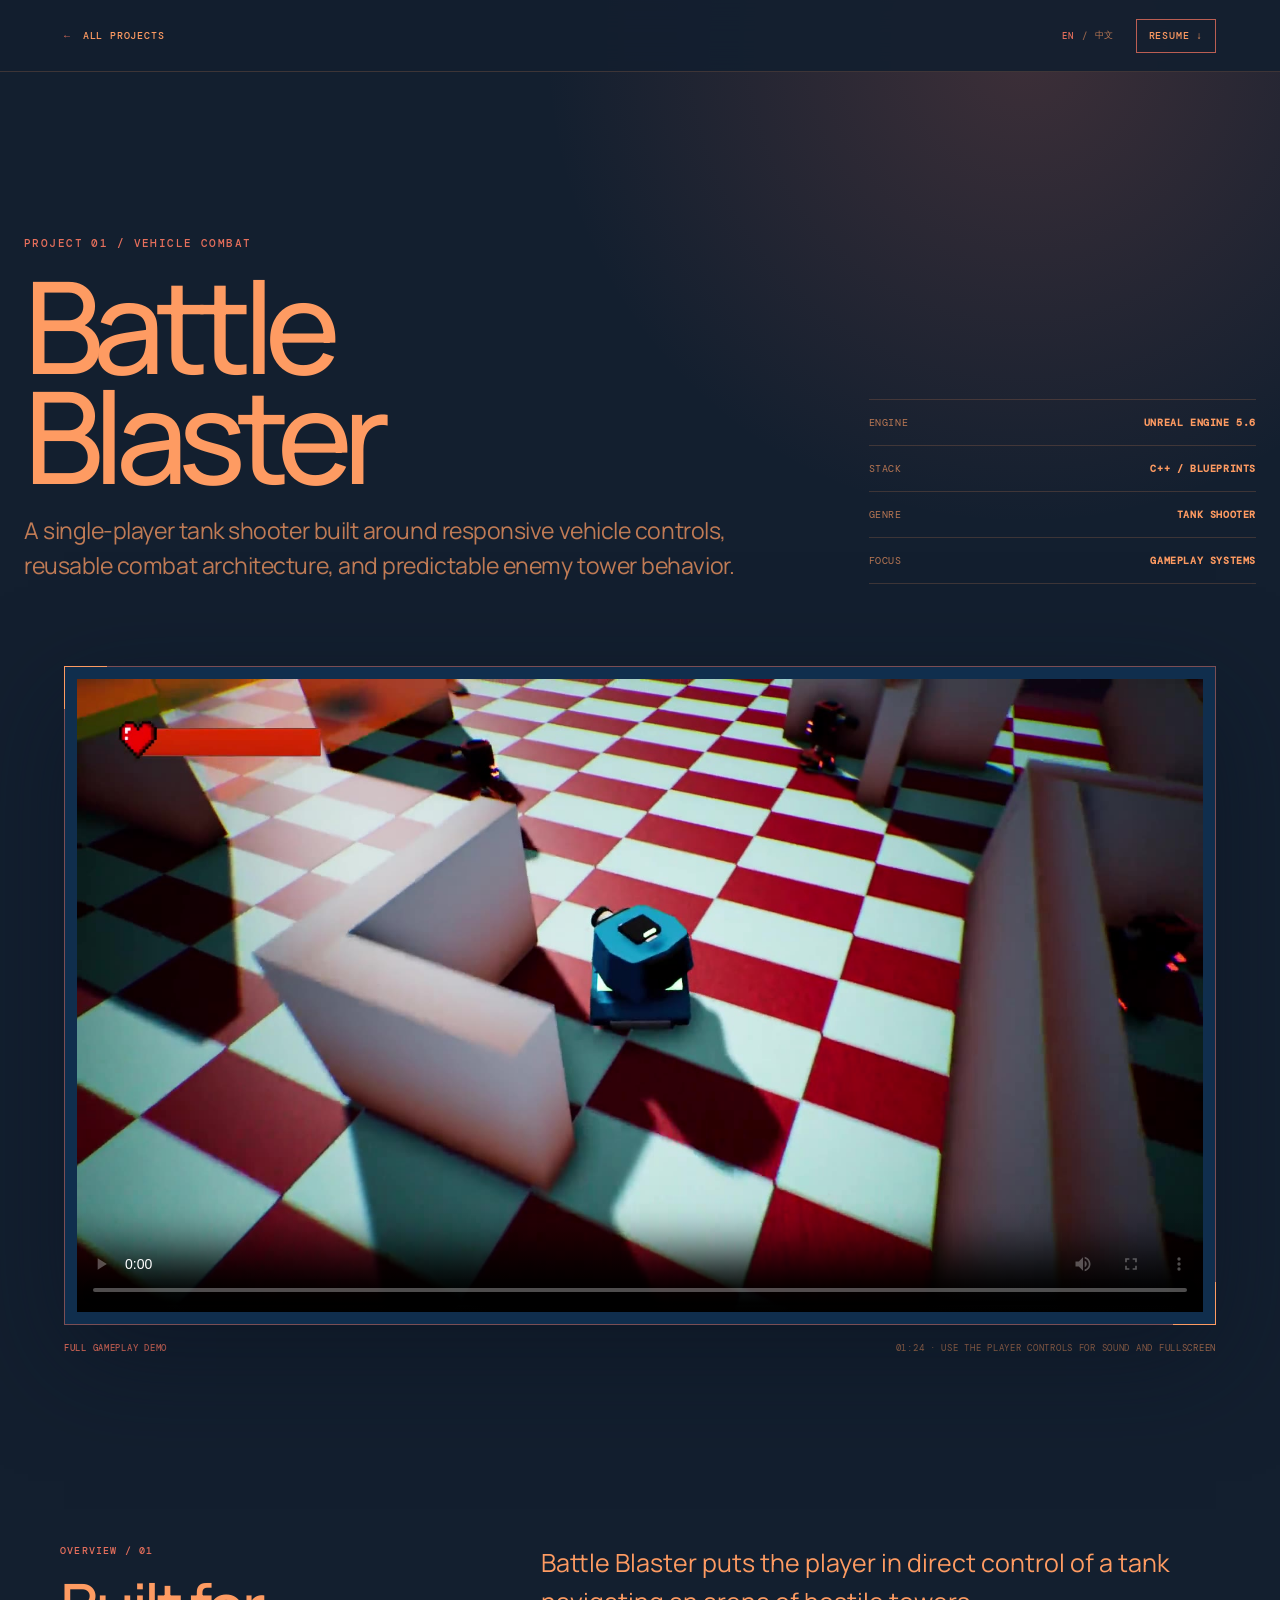
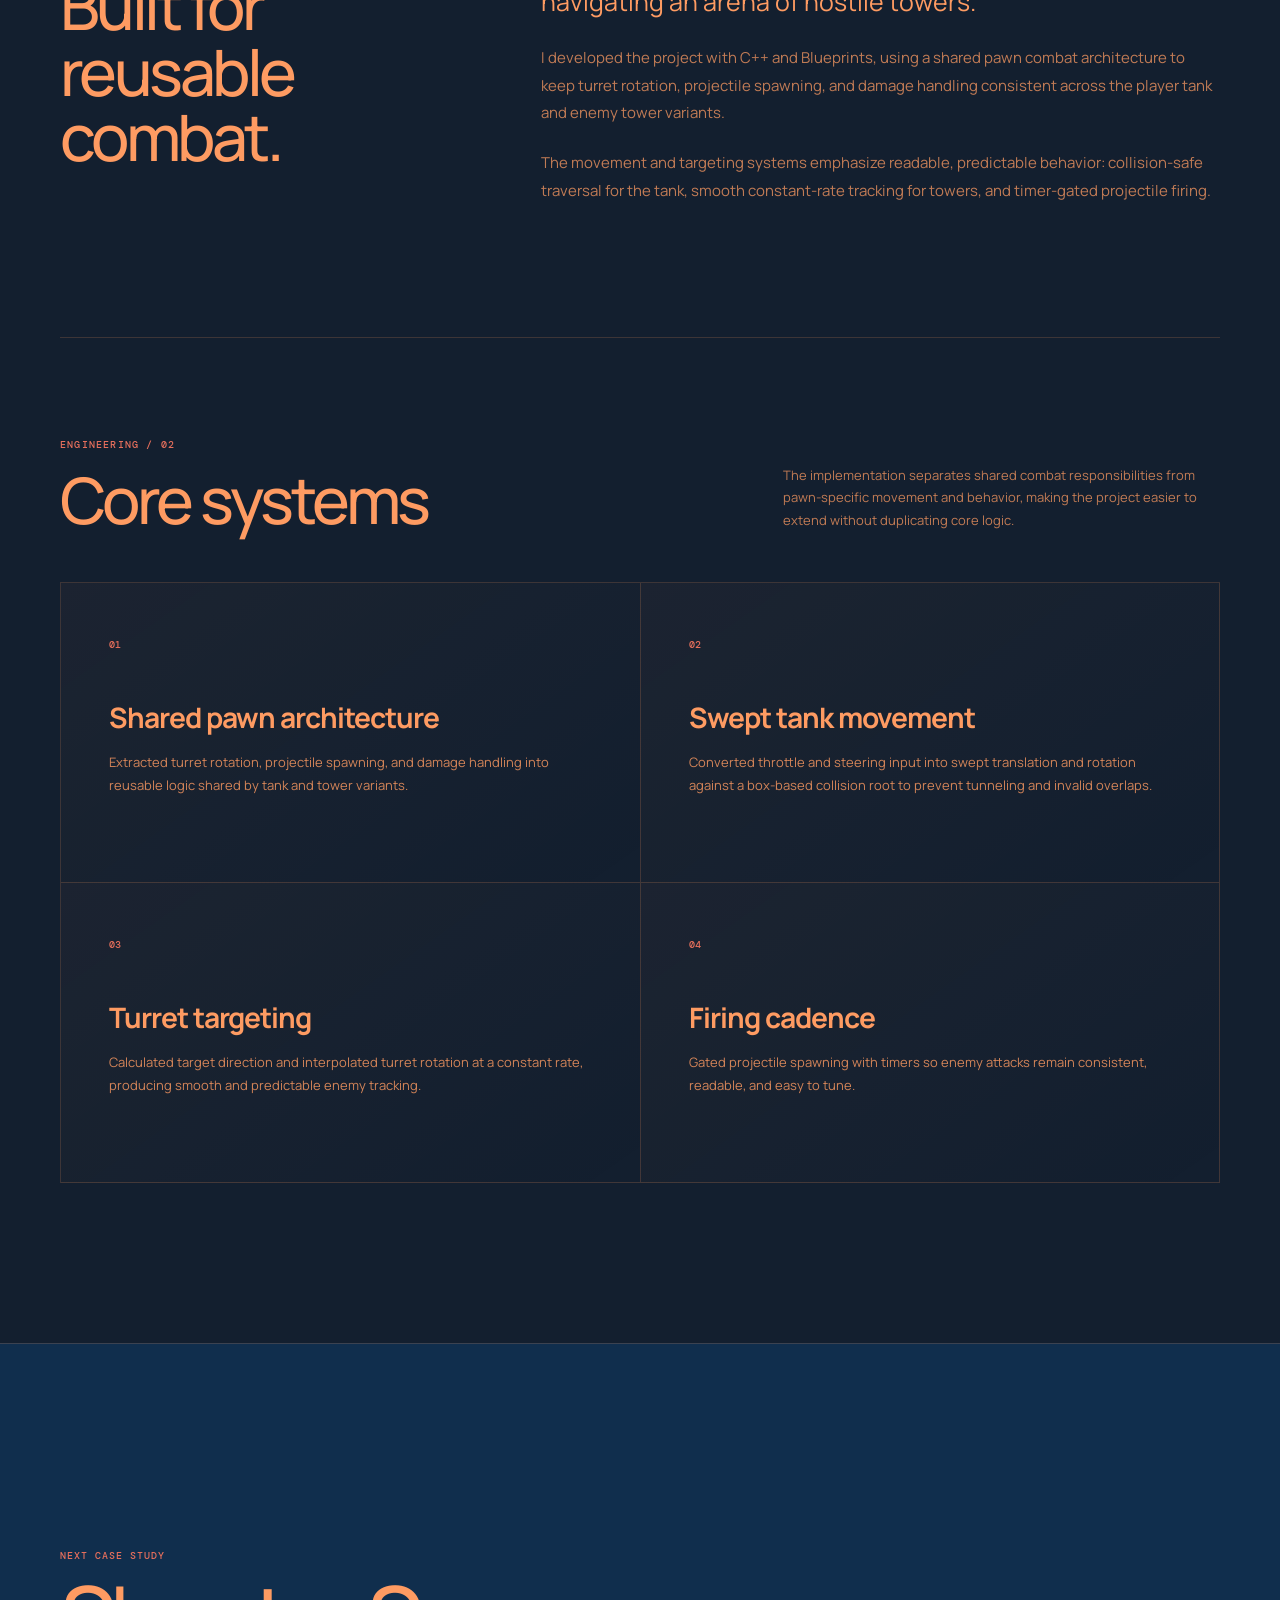
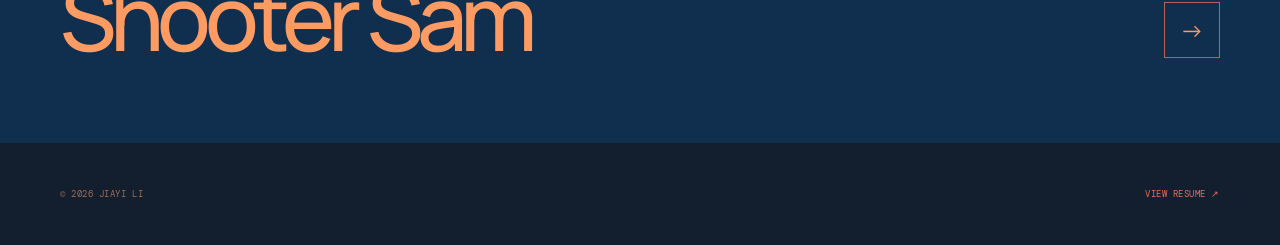
==== battle-blaster.html @ 105fa309 "new version" ====
<!DOCTYPE html>
<html lang="en">
<head>
  <meta charset="UTF-8">
  <meta name="viewport" content="width=device-width, initial-scale=1.0">
  <meta name="theme-color" content="#131F2F">
  <meta name="description" content="Battle Blaster — a single-player tank shooter built by Jiayi Li with C++, Blueprints, and Unreal Engine 5.6.">
  <title>Battle Blaster — Jiayi Li</title>
  <link rel="preconnect" href="https://fonts.googleapis.com">
  <link rel="preconnect" href="https://fonts.gstatic.com" crossorigin>
  <link href="https://fonts.googleapis.com/css2?family=DM+Mono:wght@400;500&family=Manrope:wght@400;500;600;700&display=swap" rel="stylesheet">
  <link rel="stylesheet" href="project.css">
  <link rel="icon" href="image_3815.jpg" type="image/jpeg">
</head>
<body>
  <header class="project-header">
    <a class="back-link" href="index.html#projects"><span aria-hidden="true">←</span> All projects</a>
    <div class="project-header-tools">
      <div class="language-switch" aria-label="Language">
        <button type="button" data-lang="en" aria-pressed="true">EN</button><span>/</span><button type="button" data-lang="zh" aria-pressed="false">中文</button>
      </div>
      <a class="project-resume" href="Jiayi-Li-Unreal-Engine-Resume.pdf" target="_blank" rel="noopener">Resume ↓</a>
    </div>
  </header>

  <main class="project-main">
    <section class="project-hero">
      <div class="project-hero-copy">
        <p class="project-kicker">Project 01 / Vehicle combat</p>
        <h1>Battle<br>Blaster</h1>
        <p>A single-player tank shooter built around responsive vehicle controls, reusable combat architecture, and predictable enemy tower behavior.</p>
      </div>
      <ul class="project-meta" aria-label="Project details">
        <li><span>Engine</span><strong>Unreal Engine 5.6</strong></li>
        <li><span>Stack</span><strong>C++ / Blueprints</strong></li>
        <li><span>Genre</span><strong>Tank shooter</strong></li>
        <li><span>Focus</span><strong>Gameplay systems</strong></li>
      </ul>
    </section>

    <section class="demo-section" aria-labelledby="demo-title">
      <div class="demo-frame">
        <video controls playsinline preload="metadata" poster="Demo/battle-blaster-poster.jpg" aria-label="Full Battle Blaster gameplay demo">
          <source src="Demo/battle-blaster-full-web.mp4" type="video/mp4">
          Your browser does not support HTML5 video.
        </video>
      </div>
      <div class="demo-caption"><strong id="demo-title">Full gameplay demo</strong><span>01:24 · Use the player controls for sound and fullscreen</span></div>
    </section>

    <div class="case-body">
      <section class="overview" aria-labelledby="overview-title">
        <div><p class="section-label">Overview / 01</p><h2 id="overview-title">Built for reusable combat.</h2></div>
        <div class="overview-copy">
          <p>Battle Blaster puts the player in direct control of a tank navigating an arena of hostile towers.</p>
          <p>I developed the project with C++ and Blueprints, using a shared pawn combat architecture to keep turret rotation, projectile spawning, and damage handling consistent across the player tank and enemy tower variants.</p>
          <p>The movement and targeting systems emphasize readable, predictable behavior: collision-safe traversal for the tank, smooth constant-rate tracking for towers, and timer-gated projectile firing.</p>
        </div>
      </section>

      <section class="systems" aria-labelledby="systems-title">
        <div class="systems-header">
          <div><p class="section-label">Engineering / 02</p><h2 id="systems-title">Core systems</h2></div>
          <p>The implementation separates shared combat responsibilities from pawn-specific movement and behavior, making the project easier to extend without duplicating core logic.</p>
        </div>
        <div class="systems-grid">
          <article class="system-card"><span class="index">01</span><h3>Shared pawn architecture</h3><p>Extracted turret rotation, projectile spawning, and damage handling into reusable logic shared by tank and tower variants.</p></article>
          <article class="system-card"><span class="index">02</span><h3>Swept tank movement</h3><p>Converted throttle and steering input into swept translation and rotation against a box-based collision root to prevent tunneling and invalid overlaps.</p></article>
          <article class="system-card"><span class="index">03</span><h3>Turret targeting</h3><p>Calculated target direction and interpolated turret rotation at a constant rate, producing smooth and predictable enemy tracking.</p></article>
          <article class="system-card"><span class="index">04</span><h3>Firing cadence</h3><p>Gated projectile spawning with timers so enemy attacks remain consistent, readable, and easy to tune.</p></article>
        </div>
      </section>
    </div>

    <a class="next-project" href="shooter-sam.html"><div><small>Next case study</small><strong>Shooter Sam</strong></div><span aria-hidden="true">→</span></a>
  </main>
  <footer class="project-footer"><span>© <span data-year>2026</span> Jiayi Li</span><a href="Jiayi-Li-Unreal-Engine-Resume.pdf" target="_blank">View Resume ↗</a></footer>
  <script src="language.js"></script>
  <script>document.querySelector('[data-year]').textContent = new Date().getFullYear();</script>
</body>
</html>
---- project.css ----
:root {
  --ink: #fe9b62;
  --muted: rgba(254, 155, 98, 0.74);
  --surface: #102e4d;
  --surface-2: #3f4f6e;
  --support: #695c7b;
  --line: rgba(254, 155, 98, 0.18);
  --accent: #e66f5c;
  --accent-dark: #131f2f;
  --page: #131f2f;
  --mono: "DM Mono", monospace;
  --sans: "Manrope", sans-serif;
}

* { box-sizing: border-box; }
html { scroll-behavior: smooth; }
body { margin: 0; min-width: 320px; color: var(--ink); background: var(--page); font-family: var(--sans); -webkit-font-smoothing: antialiased; }
body::before { content: ""; position: fixed; z-index: -1; inset: 0; background: radial-gradient(circle at 80% 5%, rgba(230,111,92,.2), transparent 30rem), linear-gradient(180deg, #131f2f, var(--page) 42%); }
a { color: inherit; }

.project-header { position: fixed; z-index: 20; top: 0; left: 0; right: 0; height: 72px; padding: 0 clamp(22px, 5vw, 80px); display: flex; align-items: center; justify-content: space-between; border-bottom: 1px solid var(--line); background: rgba(19,31,47,.92); backdrop-filter: blur(18px); }
.back-link, .project-resume { font: 500 10px var(--mono); text-transform: uppercase; letter-spacing: .08em; text-decoration: none; }
.back-link { display: inline-flex; gap: 12px; align-items: center; }
.back-link span { color: var(--accent); }
.back-link:hover { color: var(--accent); }
.project-header-tools { display: flex; align-items: center; gap: 20px; }
.language-switch { display: flex; align-items: center; gap: 6px; color: rgba(254,155,98,.55); font: 500 9px var(--mono); }
.language-switch button { padding: 4px 2px; border: 0; color: rgba(254,155,98,.72); background: transparent; font: inherit; letter-spacing: .06em; cursor: pointer; }
.language-switch button[aria-pressed="true"] { color: var(--accent); }
.language-switch button:hover { color: var(--ink); }
.project-resume { min-height: 34px; padding: 0 12px; display: inline-flex; align-items: center; border: 1px solid rgba(230,111,92,.8); color: var(--ink); }
.project-resume:hover { color: var(--accent-dark); background: var(--accent); }

.project-main { overflow: hidden; }
.project-hero { width: min(1340px, calc(100% - 48px)); min-height: 74vh; margin: 0 auto; padding: 150px 0 82px; display: grid; grid-template-columns: 1fr .5fr; gap: 70px; align-items: end; }
.project-kicker { margin: 0; color: var(--accent); font: 500 11px var(--mono); text-transform: uppercase; letter-spacing: .13em; }
.project-hero h1 { margin: 20px 0 22px; font-size: clamp(64px, 10vw, 148px); font-weight: 500; line-height: .86; letter-spacing: -.075em; }
.project-hero-copy > p:not(.project-kicker) { max-width: 780px; margin: 0; color: var(--muted); font-size: clamp(17px, 1.8vw, 25px); line-height: 1.55; letter-spacing: -.02em; }
.project-meta { margin: 0; padding: 0; list-style: none; border-top: 1px solid var(--line); }
.project-meta li { padding: 16px 0; display: flex; justify-content: space-between; gap: 20px; border-bottom: 1px solid var(--line); font: 400 10px var(--mono); text-transform: uppercase; letter-spacing: .06em; }
.project-meta span { color: rgba(254,155,98,.7); }

.demo-section { width: min(1500px, 100%); margin: 0 auto; padding: 0 clamp(24px, 5vw, 80px) 110px; }
.demo-frame { position: relative; padding: clamp(5px, 1vw, 12px); border: 1px solid rgba(230,111,92,.5); background: #102e4d; box-shadow: 0 35px 100px rgba(10,18,31,.5); }
.demo-frame::before, .demo-frame::after { content: ""; position: absolute; width: 42px; height: 42px; border-color: var(--accent); pointer-events: none; }
.demo-frame::before { top: -1px; left: -1px; border-top: 1px solid; border-left: 1px solid; }
.demo-frame::after { right: -1px; bottom: -1px; border-right: 1px solid; border-bottom: 1px solid; }
.demo-frame video { display: block; width: 100%; aspect-ratio: 16 / 9; background: #000; }
.demo-caption { margin-top: 17px; display: flex; align-items: center; justify-content: space-between; gap: 20px; color: rgba(254,155,98,.68); font: 400 9px var(--mono); text-transform: uppercase; letter-spacing: .08em; }
.demo-caption strong { color: var(--accent); font-weight: 500; }

.case-body { width: min(1160px, calc(100% - 48px)); margin: 0 auto; padding: 80px 0 160px; }
.overview { display: grid; grid-template-columns: .7fr 1.3fr; gap: clamp(50px, 9vw, 130px); padding-bottom: 110px; }
.section-label { margin: 0; color: var(--accent); font: 500 10px var(--mono); text-transform: uppercase; letter-spacing: .12em; }
.overview h2, .systems-header h2 { margin: 16px 0 0; font-size: clamp(38px, 5vw, 68px); font-weight: 500; line-height: 1.02; letter-spacing: -.055em; }
.overview-copy p { margin: 0 0 22px; color: var(--muted); font-size: 15px; line-height: 1.85; }
.overview-copy p:first-child { color: var(--ink); font-size: clamp(18px, 2vw, 25px); line-height: 1.55; }

.systems { padding-top: 100px; border-top: 1px solid var(--line); }
.systems-header { display: grid; grid-template-columns: 1fr .65fr; align-items: end; gap: 50px; margin-bottom: 50px; }
.systems-header > p { margin: 0; color: rgba(254,155,98,.75); font-size: 13px; line-height: 1.75; }
.systems-grid { display: grid; grid-template-columns: repeat(2, minmax(0,1fr)); border-top: 1px solid var(--line); border-left: 1px solid var(--line); }
.system-card { min-height: 300px; padding: clamp(28px, 4vw, 48px); border-right: 1px solid var(--line); border-bottom: 1px solid var(--line); background: linear-gradient(145deg, rgba(254,155,98,.04), transparent); }
.system-card .index { color: var(--accent); font: 500 10px var(--mono); }
.system-card h3 { margin: 45px 0 15px; font-size: clamp(21px, 2.2vw, 29px); letter-spacing: -.035em; }
.system-card p { margin: 0; color: rgba(254,155,98,.82); font-size: 13px; line-height: 1.8; }

.next-project { min-height: 400px; padding: 85px max(24px, calc((100vw - 1160px) / 2)); display: flex; align-items: flex-end; justify-content: space-between; gap: 35px; border-top: 1px solid var(--line); background: var(--surface); text-decoration: none; }
.next-project small { display: block; margin-bottom: 15px; color: var(--accent); font: 500 10px var(--mono); text-transform: uppercase; letter-spacing: .1em; }
.next-project strong { font-size: clamp(42px, 7vw, 100px); font-weight: 500; line-height: .9; letter-spacing: -.07em; }
.next-project > span { width: 56px; height: 56px; display: grid; place-items: center; border: 1px solid rgba(230,111,92,.8); color: var(--ink); font-size: 24px; transition: background 160ms ease, color 160ms ease; }
.next-project:hover > span { background: var(--accent); color: var(--accent-dark); }

.project-footer { padding: 45px max(24px, calc((100vw - 1160px) / 2)); display: flex; justify-content: space-between; gap: 25px; color: rgba(254,155,98,.62); font: 400 9px var(--mono); text-transform: uppercase; letter-spacing: .06em; }
.project-footer a { color: var(--accent); text-decoration: none; }

::selection { color: var(--accent-dark); background: var(--accent); }
::-webkit-scrollbar { width: 8px; }
::-webkit-scrollbar-track { background: var(--page); }
::-webkit-scrollbar-thumb { background: var(--surface); border-radius: 8px; }

@media (max-width: 820px) {
  .project-hero { min-height: auto; grid-template-columns: 1fr; padding-top: 130px; gap: 55px; }
  .overview, .systems-header { grid-template-columns: 1fr; }
  .systems-grid { grid-template-columns: 1fr; }
}

@media (max-width: 580px) {
  .project-header { height: 64px; padding: 0 18px; }
  .project-header-tools { gap: 10px; }
  .language-switch { gap: 3px; font-size: 8px; }
  .project-resume { min-height: 30px; padding: 0 8px; font-size: 8px; }
  .project-hero { width: calc(100% - 36px); padding: 110px 0 55px; }
  .project-hero h1 { font-size: clamp(56px, 19vw, 88px); }
  .demo-section { padding: 0 18px 70px; }
  .demo-caption { align-items: flex-start; flex-direction: column; }
  .case-body { width: calc(100% - 36px); padding: 60px 0 105px; }
  .overview { padding-bottom: 75px; }
  .systems { padding-top: 75px; }
  .system-card { min-height: 250px; }
  .next-project { min-height: 320px; padding: 65px 18px; }
  .next-project > span { display: none; }
  .project-footer { padding: 35px 18px; flex-direction: column; }
}

@media (prefers-reduced-motion: reduce) { html { scroll-behavior: auto; } }
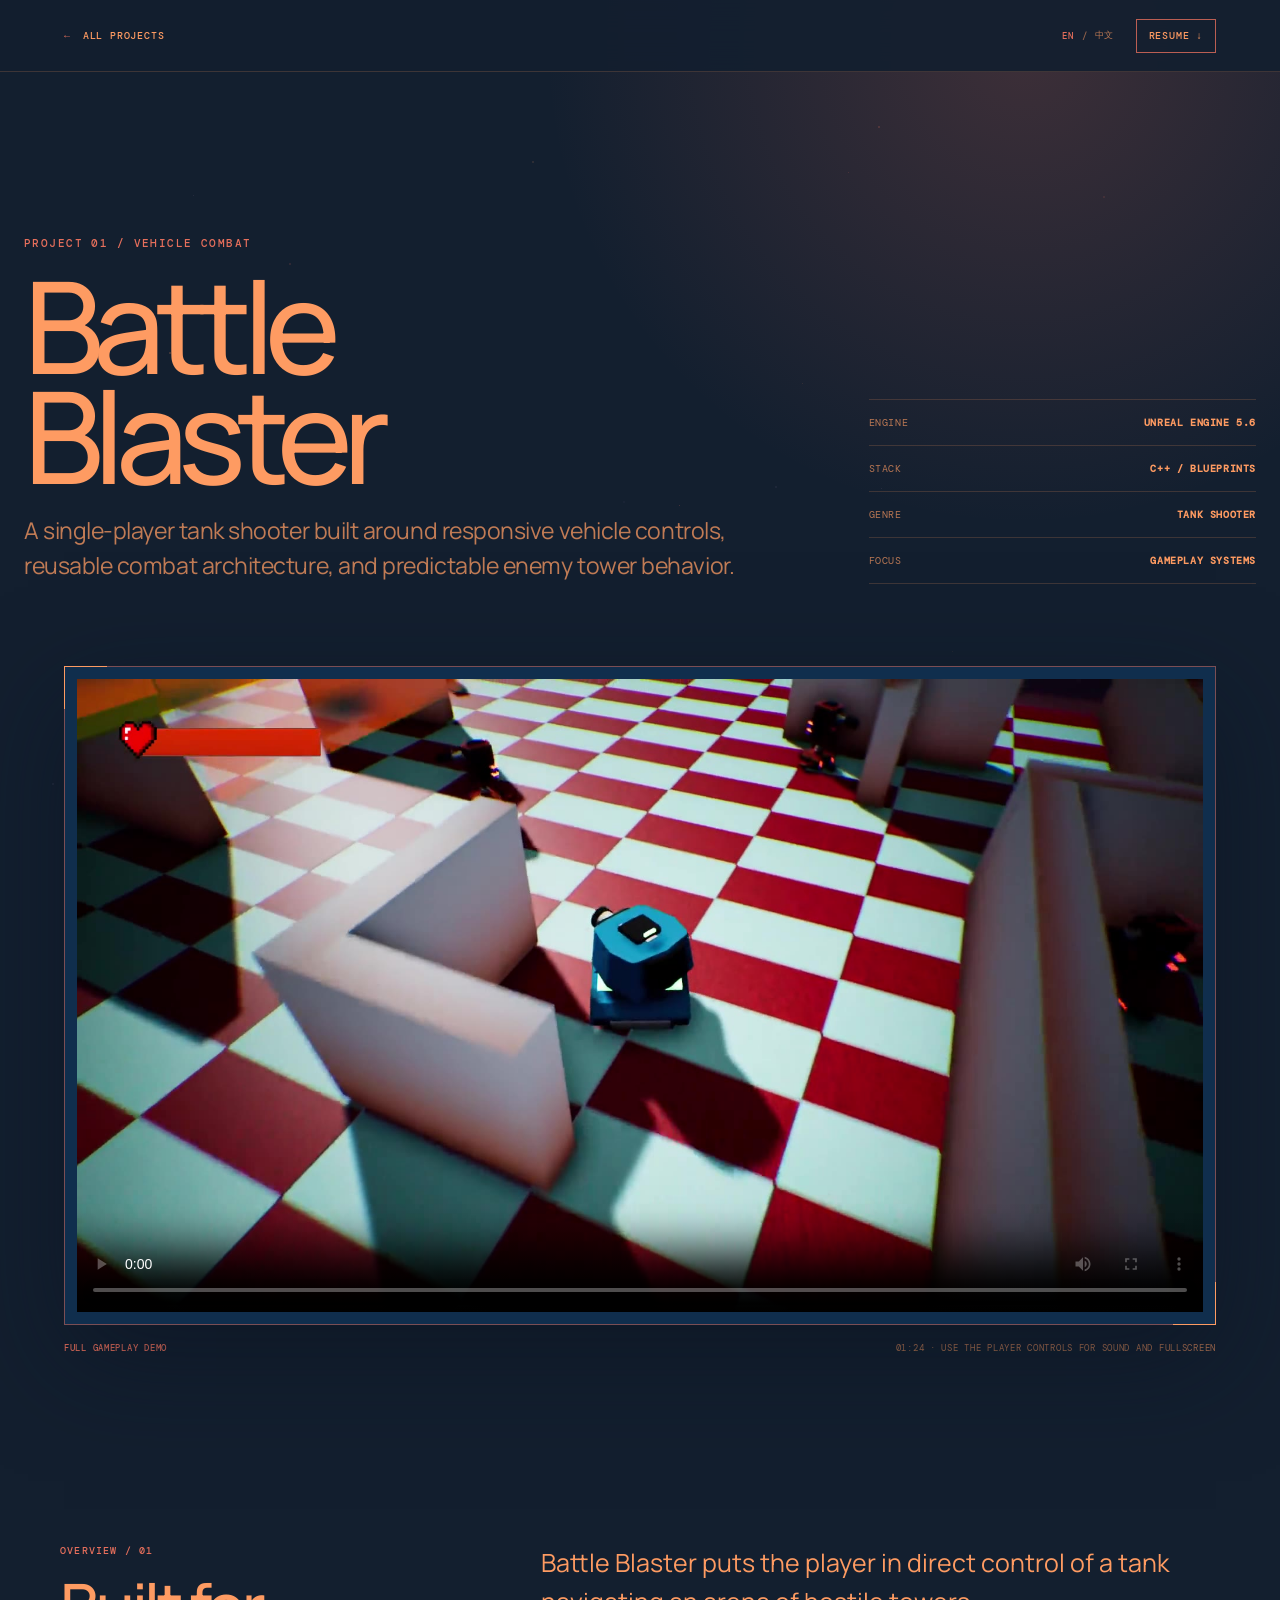
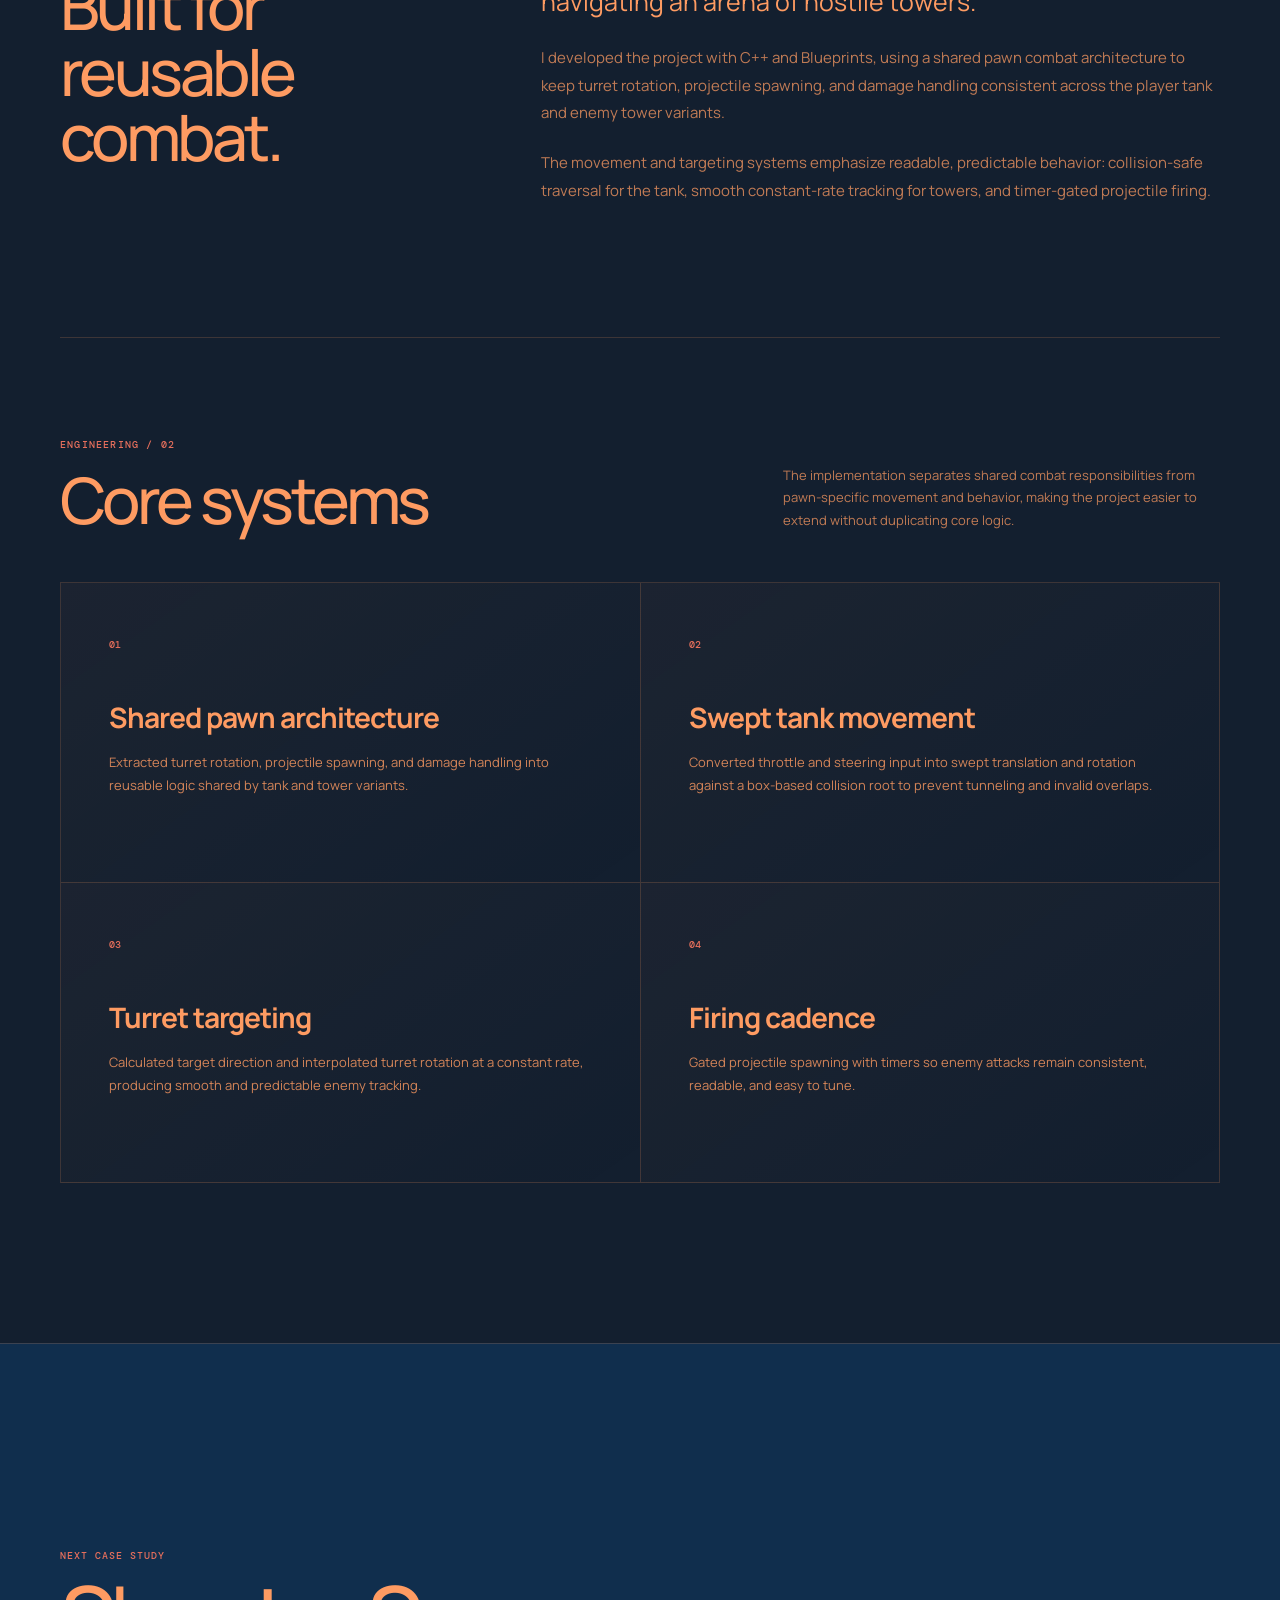
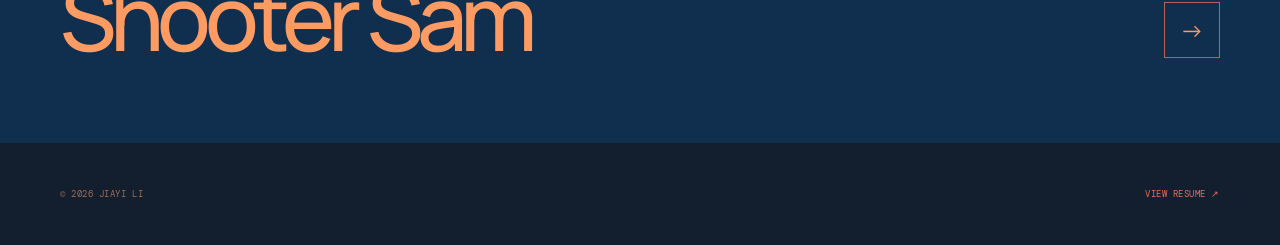
==== commit 38880d67: "effect" ====
--- a/battle-blaster.html
+++ b/battle-blaster.html
@@ -13,6 +13,7 @@
   <link rel="icon" href="image_3815.jpg" type="image/jpeg">
 </head>
 <body>
+  <div class="pixel-field" id="pixelField" aria-hidden="true"></div>
   <header class="project-header">
     <a class="back-link" href="index.html#projects"><span aria-hidden="true">←</span> All projects</a>
     <div class="project-header-tools">
@@ -76,6 +77,7 @@
   </main>
   <footer class="project-footer"><span>© <span data-year>2026</span> Jiayi Li</span><a href="Jiayi-Li-Unreal-Engine-Resume.pdf" target="_blank">View Resume ↗</a></footer>
   <script src="language.js"></script>
+  <script src="pixel-field.js"></script>
   <script>document.querySelector('[data-year]').textContent = new Date().getFullYear();</script>
 </body>
 </html>
--- a/project.css
+++ b/project.css
@@ -16,6 +16,9 @@
 html { scroll-behavior: smooth; }
 body { margin: 0; min-width: 320px; color: var(--ink); background: var(--page); font-family: var(--sans); -webkit-font-smoothing: antialiased; }
 body::before { content: ""; position: fixed; z-index: -1; inset: 0; background: radial-gradient(circle at 80% 5%, rgba(230,111,92,.2), transparent 30rem), linear-gradient(180deg, #131f2f, var(--page) 42%); }
+.pixel-field { position: fixed; z-index: -1; inset: 0; overflow: hidden; pointer-events: none; }
+.pixel-field span { position: absolute; border-radius: 0; will-change: opacity; }
+@keyframes pixel-twinkle { 0%, 100% { opacity: .15; } 50% { opacity: .85; } }
 a { color: inherit; }
 
 .project-header { position: fixed; z-index: 20; top: 0; left: 0; right: 0; height: 72px; padding: 0 clamp(22px, 5vw, 80px); display: flex; align-items: center; justify-content: space-between; border-bottom: 1px solid var(--line); background: rgba(19,31,47,.92); backdrop-filter: blur(18px); }
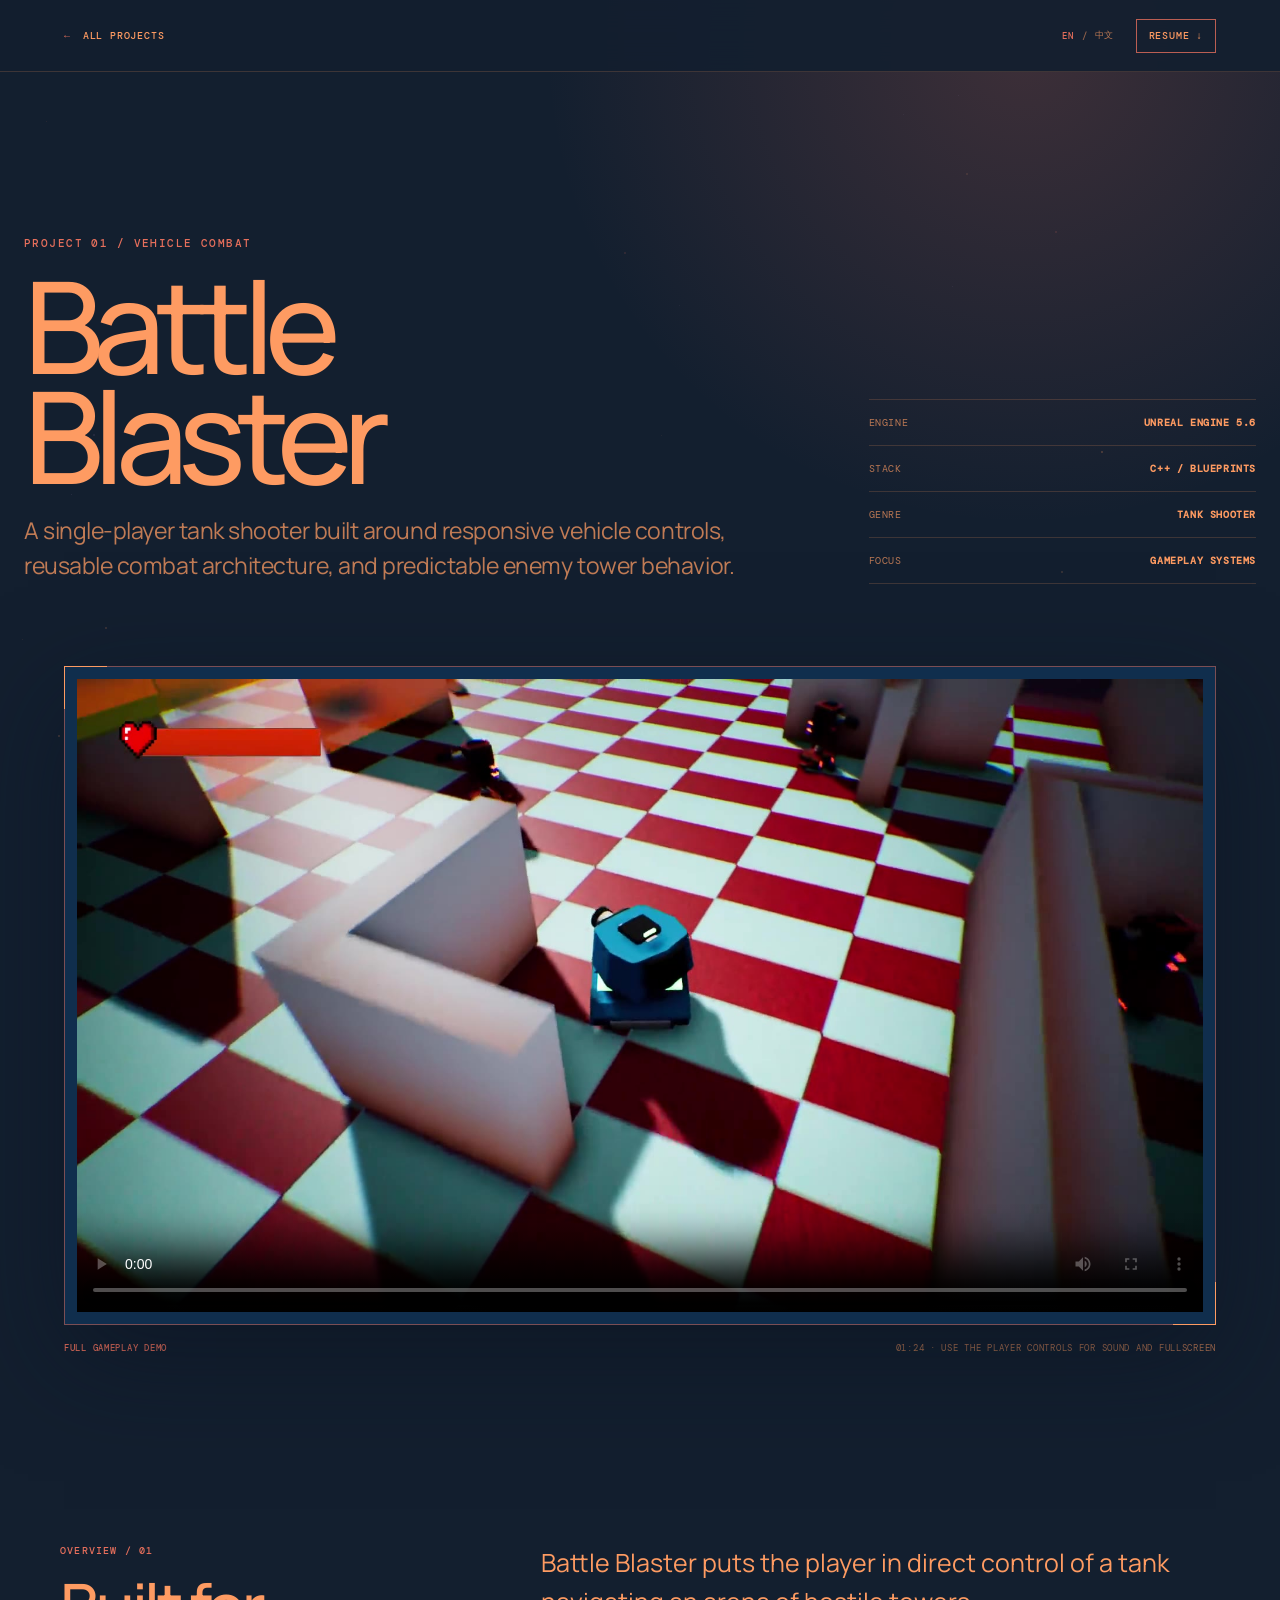
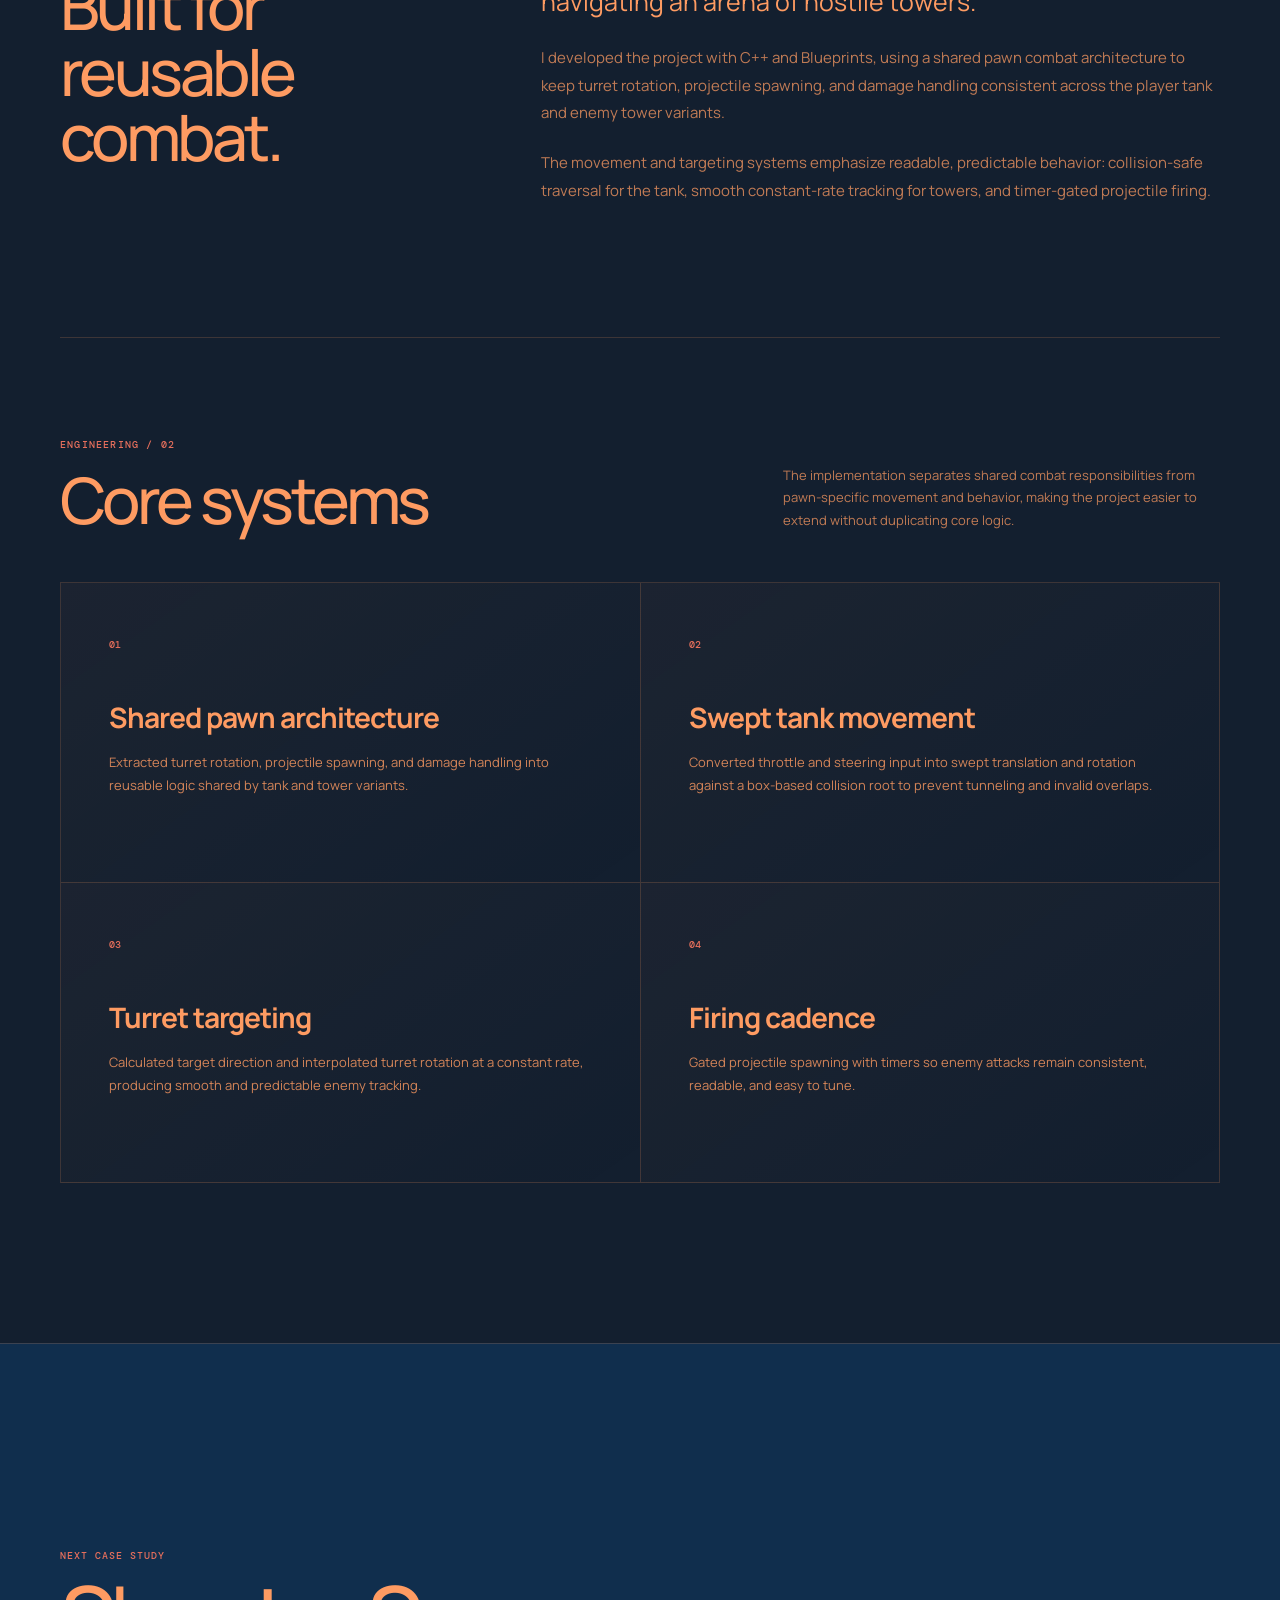
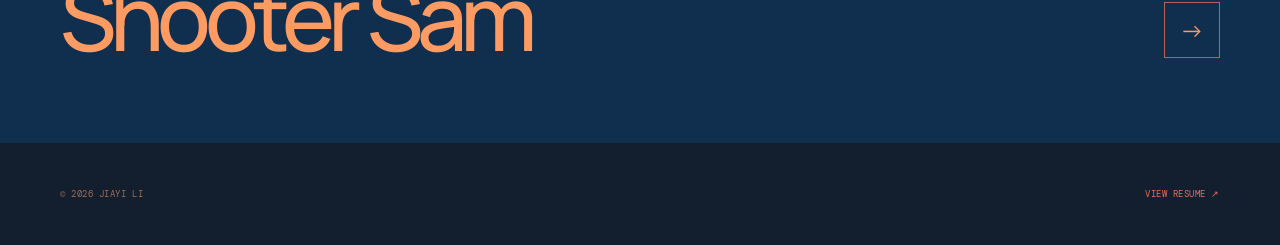
==== commit 1c880722: "organize" ====
--- a/battle-blaster.html
+++ b/battle-blaster.html
@@ -9,8 +9,8 @@
   <link rel="preconnect" href="https://fonts.googleapis.com">
   <link rel="preconnect" href="https://fonts.gstatic.com" crossorigin>
   <link href="https://fonts.googleapis.com/css2?family=DM+Mono:wght@400;500&family=Manrope:wght@400;500;600;700&display=swap" rel="stylesheet">
-  <link rel="stylesheet" href="project.css">
-  <link rel="icon" href="image_3815.jpg" type="image/jpeg">
+  <link rel="stylesheet" href="assets/css/project.css">
+  <link rel="icon" href="assets/images/site/image_3815.jpg" type="image/jpeg">
 </head>
 <body>
   <div class="pixel-field" id="pixelField" aria-hidden="true"></div>
@@ -20,7 +20,7 @@
       <div class="language-switch" aria-label="Language">
         <button type="button" data-lang="en" aria-pressed="true">EN</button><span>/</span><button type="button" data-lang="zh" aria-pressed="false">中文</button>
       </div>
-      <a class="project-resume" href="Jiayi-Li-Unreal-Engine-Resume.pdf" target="_blank" rel="noopener">Resume ↓</a>
+      <a class="project-resume" href="docs/Jiayi-Li-Unreal-Engine-Resume.pdf" target="_blank" rel="noopener">Resume ↓</a>
     </div>
   </header>
 
@@ -41,8 +41,8 @@
 
     <section class="demo-section" aria-labelledby="demo-title">
       <div class="demo-frame">
-        <video controls playsinline preload="metadata" poster="Demo/battle-blaster-poster.jpg" aria-label="Full Battle Blaster gameplay demo">
-          <source src="Demo/battle-blaster-full-web.mp4" type="video/mp4">
+        <video controls playsinline preload="metadata" poster="assets/videos/demos/battle-blaster-poster.jpg" aria-label="Full Battle Blaster gameplay demo">
+          <source src="assets/videos/demos/battle-blaster-full-web.mp4" type="video/mp4">
           Your browser does not support HTML5 video.
         </video>
       </div>
@@ -75,9 +75,9 @@
 
     <a class="next-project" href="shooter-sam.html"><div><small>Next case study</small><strong>Shooter Sam</strong></div><span aria-hidden="true">→</span></a>
   </main>
-  <footer class="project-footer"><span>© <span data-year>2026</span> Jiayi Li</span><a href="Jiayi-Li-Unreal-Engine-Resume.pdf" target="_blank">View Resume ↗</a></footer>
-  <script src="language.js"></script>
-  <script src="pixel-field.js"></script>
+  <footer class="project-footer"><span>© <span data-year>2026</span> Jiayi Li</span><a href="docs/Jiayi-Li-Unreal-Engine-Resume.pdf" target="_blank">View Resume ↗</a></footer>
+  <script src="assets/js/language.js"></script>
+  <script src="assets/js/pixel-field.js"></script>
   <script>document.querySelector('[data-year]').textContent = new Date().getFullYear();</script>
 </body>
 </html>
--- a/assets/css/project.css
+++ b/assets/css/project.css
@@ -0,0 +1,109 @@
+:root {
+  --ink: #fe9b62;
+  --muted: rgba(254, 155, 98, 0.74);
+  --surface: #102e4d;
+  --surface-2: #3f4f6e;
+  --support: #695c7b;
+  --line: rgba(254, 155, 98, 0.18);
+  --accent: #e66f5c;
+  --accent-dark: #131f2f;
+  --page: #131f2f;
+  --mono: "DM Mono", monospace;
+  --sans: "Manrope", sans-serif;
+}
+
+* { box-sizing: border-box; }
+html { scroll-behavior: smooth; }
+body { margin: 0; min-width: 320px; color: var(--ink); background: var(--page); font-family: var(--sans); -webkit-font-smoothing: antialiased; }
+body::before { content: ""; position: fixed; z-index: -1; inset: 0; background: radial-gradient(circle at 80% 5%, rgba(230,111,92,.2), transparent 30rem), linear-gradient(180deg, #131f2f, var(--page) 42%); }
+.pixel-field { position: fixed; z-index: -1; inset: 0; overflow: hidden; pointer-events: none; }
+.pixel-field span { position: absolute; border-radius: 0; will-change: opacity; }
+@keyframes pixel-twinkle { 0%, 100% { opacity: .15; } 50% { opacity: .85; } }
+a { color: inherit; }
+
+.project-header { position: fixed; z-index: 20; top: 0; left: 0; right: 0; height: 72px; padding: 0 clamp(22px, 5vw, 80px); display: flex; align-items: center; justify-content: space-between; border-bottom: 1px solid var(--line); background: rgba(19,31,47,.92); backdrop-filter: blur(18px); }
+.back-link, .project-resume { font: 500 10px var(--mono); text-transform: uppercase; letter-spacing: .08em; text-decoration: none; }
+.back-link { display: inline-flex; gap: 12px; align-items: center; }
+.back-link span { color: var(--accent); }
+.back-link:hover { color: var(--accent); }
+.project-header-tools { display: flex; align-items: center; gap: 20px; }
+.language-switch { display: flex; align-items: center; gap: 6px; color: rgba(254,155,98,.55); font: 500 9px var(--mono); }
+.language-switch button { padding: 4px 2px; border: 0; color: rgba(254,155,98,.72); background: transparent; font: inherit; letter-spacing: .06em; cursor: pointer; }
+.language-switch button[aria-pressed="true"] { color: var(--accent); }
+.language-switch button:hover { color: var(--ink); }
+.project-resume { min-height: 34px; padding: 0 12px; display: inline-flex; align-items: center; border: 1px solid rgba(230,111,92,.8); color: var(--ink); }
+.project-resume:hover { color: var(--accent-dark); background: var(--accent); }
+
+.project-main { overflow: hidden; }
+.project-hero { width: min(1340px, calc(100% - 48px)); min-height: 74vh; margin: 0 auto; padding: 150px 0 82px; display: grid; grid-template-columns: 1fr .5fr; gap: 70px; align-items: end; }
+.project-kicker { margin: 0; color: var(--accent); font: 500 11px var(--mono); text-transform: uppercase; letter-spacing: .13em; }
+.project-hero h1 { margin: 20px 0 22px; font-size: clamp(64px, 10vw, 148px); font-weight: 500; line-height: .86; letter-spacing: -.075em; }
+.project-hero-copy > p:not(.project-kicker) { max-width: 780px; margin: 0; color: var(--muted); font-size: clamp(17px, 1.8vw, 25px); line-height: 1.55; letter-spacing: -.02em; }
+.project-meta { margin: 0; padding: 0; list-style: none; border-top: 1px solid var(--line); }
+.project-meta li { padding: 16px 0; display: flex; justify-content: space-between; gap: 20px; border-bottom: 1px solid var(--line); font: 400 10px var(--mono); text-transform: uppercase; letter-spacing: .06em; }
+.project-meta span { color: rgba(254,155,98,.7); }
+
+.demo-section { width: min(1500px, 100%); margin: 0 auto; padding: 0 clamp(24px, 5vw, 80px) 110px; }
+.demo-frame { position: relative; padding: clamp(5px, 1vw, 12px); border: 1px solid rgba(230,111,92,.5); background: #102e4d; box-shadow: 0 35px 100px rgba(10,18,31,.5); }
+.demo-frame::before, .demo-frame::after { content: ""; position: absolute; width: 42px; height: 42px; border-color: var(--accent); pointer-events: none; }
+.demo-frame::before { top: -1px; left: -1px; border-top: 1px solid; border-left: 1px solid; }
+.demo-frame::after { right: -1px; bottom: -1px; border-right: 1px solid; border-bottom: 1px solid; }
+.demo-frame video { display: block; width: 100%; aspect-ratio: 16 / 9; background: #000; }
+.demo-caption { margin-top: 17px; display: flex; align-items: center; justify-content: space-between; gap: 20px; color: rgba(254,155,98,.68); font: 400 9px var(--mono); text-transform: uppercase; letter-spacing: .08em; }
+.demo-caption strong { color: var(--accent); font-weight: 500; }
+
+.case-body { width: min(1160px, calc(100% - 48px)); margin: 0 auto; padding: 80px 0 160px; }
+.overview { display: grid; grid-template-columns: .7fr 1.3fr; gap: clamp(50px, 9vw, 130px); padding-bottom: 110px; }
+.section-label { margin: 0; color: var(--accent); font: 500 10px var(--mono); text-transform: uppercase; letter-spacing: .12em; }
+.overview h2, .systems-header h2 { margin: 16px 0 0; font-size: clamp(38px, 5vw, 68px); font-weight: 500; line-height: 1.02; letter-spacing: -.055em; }
+.overview-copy p { margin: 0 0 22px; color: var(--muted); font-size: 15px; line-height: 1.85; }
+.overview-copy p:first-child { color: var(--ink); font-size: clamp(18px, 2vw, 25px); line-height: 1.55; }
+
+.systems { padding-top: 100px; border-top: 1px solid var(--line); }
+.systems-header { display: grid; grid-template-columns: 1fr .65fr; align-items: end; gap: 50px; margin-bottom: 50px; }
+.systems-header > p { margin: 0; color: rgba(254,155,98,.75); font-size: 13px; line-height: 1.75; }
+.systems-grid { display: grid; grid-template-columns: repeat(2, minmax(0,1fr)); border-top: 1px solid var(--line); border-left: 1px solid var(--line); }
+.system-card { min-height: 300px; padding: clamp(28px, 4vw, 48px); border-right: 1px solid var(--line); border-bottom: 1px solid var(--line); background: linear-gradient(145deg, rgba(254,155,98,.04), transparent); }
+.system-card .index { color: var(--accent); font: 500 10px var(--mono); }
+.system-card h3 { margin: 45px 0 15px; font-size: clamp(21px, 2.2vw, 29px); letter-spacing: -.035em; }
+.system-card p { margin: 0; color: rgba(254,155,98,.82); font-size: 13px; line-height: 1.8; }
+
+.next-project { min-height: 400px; padding: 85px max(24px, calc((100vw - 1160px) / 2)); display: flex; align-items: flex-end; justify-content: space-between; gap: 35px; border-top: 1px solid var(--line); background: var(--surface); text-decoration: none; }
+.next-project small { display: block; margin-bottom: 15px; color: var(--accent); font: 500 10px var(--mono); text-transform: uppercase; letter-spacing: .1em; }
+.next-project strong { font-size: clamp(42px, 7vw, 100px); font-weight: 500; line-height: .9; letter-spacing: -.07em; }
+.next-project > span { width: 56px; height: 56px; display: grid; place-items: center; border: 1px solid rgba(230,111,92,.8); color: var(--ink); font-size: 24px; transition: background 160ms ease, color 160ms ease; }
+.next-project:hover > span { background: var(--accent); color: var(--accent-dark); }
+
+.project-footer { padding: 45px max(24px, calc((100vw - 1160px) / 2)); display: flex; justify-content: space-between; gap: 25px; color: rgba(254,155,98,.62); font: 400 9px var(--mono); text-transform: uppercase; letter-spacing: .06em; }
+.project-footer a { color: var(--accent); text-decoration: none; }
+
+::selection { color: var(--accent-dark); background: var(--accent); }
+::-webkit-scrollbar { width: 8px; }
+::-webkit-scrollbar-track { background: var(--page); }
+::-webkit-scrollbar-thumb { background: var(--surface); border-radius: 8px; }
+
+@media (max-width: 820px) {
+  .project-hero { min-height: auto; grid-template-columns: 1fr; padding-top: 130px; gap: 55px; }
+  .overview, .systems-header { grid-template-columns: 1fr; }
+  .systems-grid { grid-template-columns: 1fr; }
+}
+
+@media (max-width: 580px) {
+  .project-header { height: 64px; padding: 0 18px; }
+  .project-header-tools { gap: 10px; }
+  .language-switch { gap: 3px; font-size: 8px; }
+  .project-resume { min-height: 30px; padding: 0 8px; font-size: 8px; }
+  .project-hero { width: calc(100% - 36px); padding: 110px 0 55px; }
+  .project-hero h1 { font-size: clamp(56px, 19vw, 88px); }
+  .demo-section { padding: 0 18px 70px; }
+  .demo-caption { align-items: flex-start; flex-direction: column; }
+  .case-body { width: calc(100% - 36px); padding: 60px 0 105px; }
+  .overview { padding-bottom: 75px; }
+  .systems { padding-top: 75px; }
+  .system-card { min-height: 250px; }
+  .next-project { min-height: 320px; padding: 65px 18px; }
+  .next-project > span { display: none; }
+  .project-footer { padding: 35px 18px; flex-direction: column; }
+}
+
+@media (prefers-reduced-motion: reduce) { html { scroll-behavior: auto; } }
